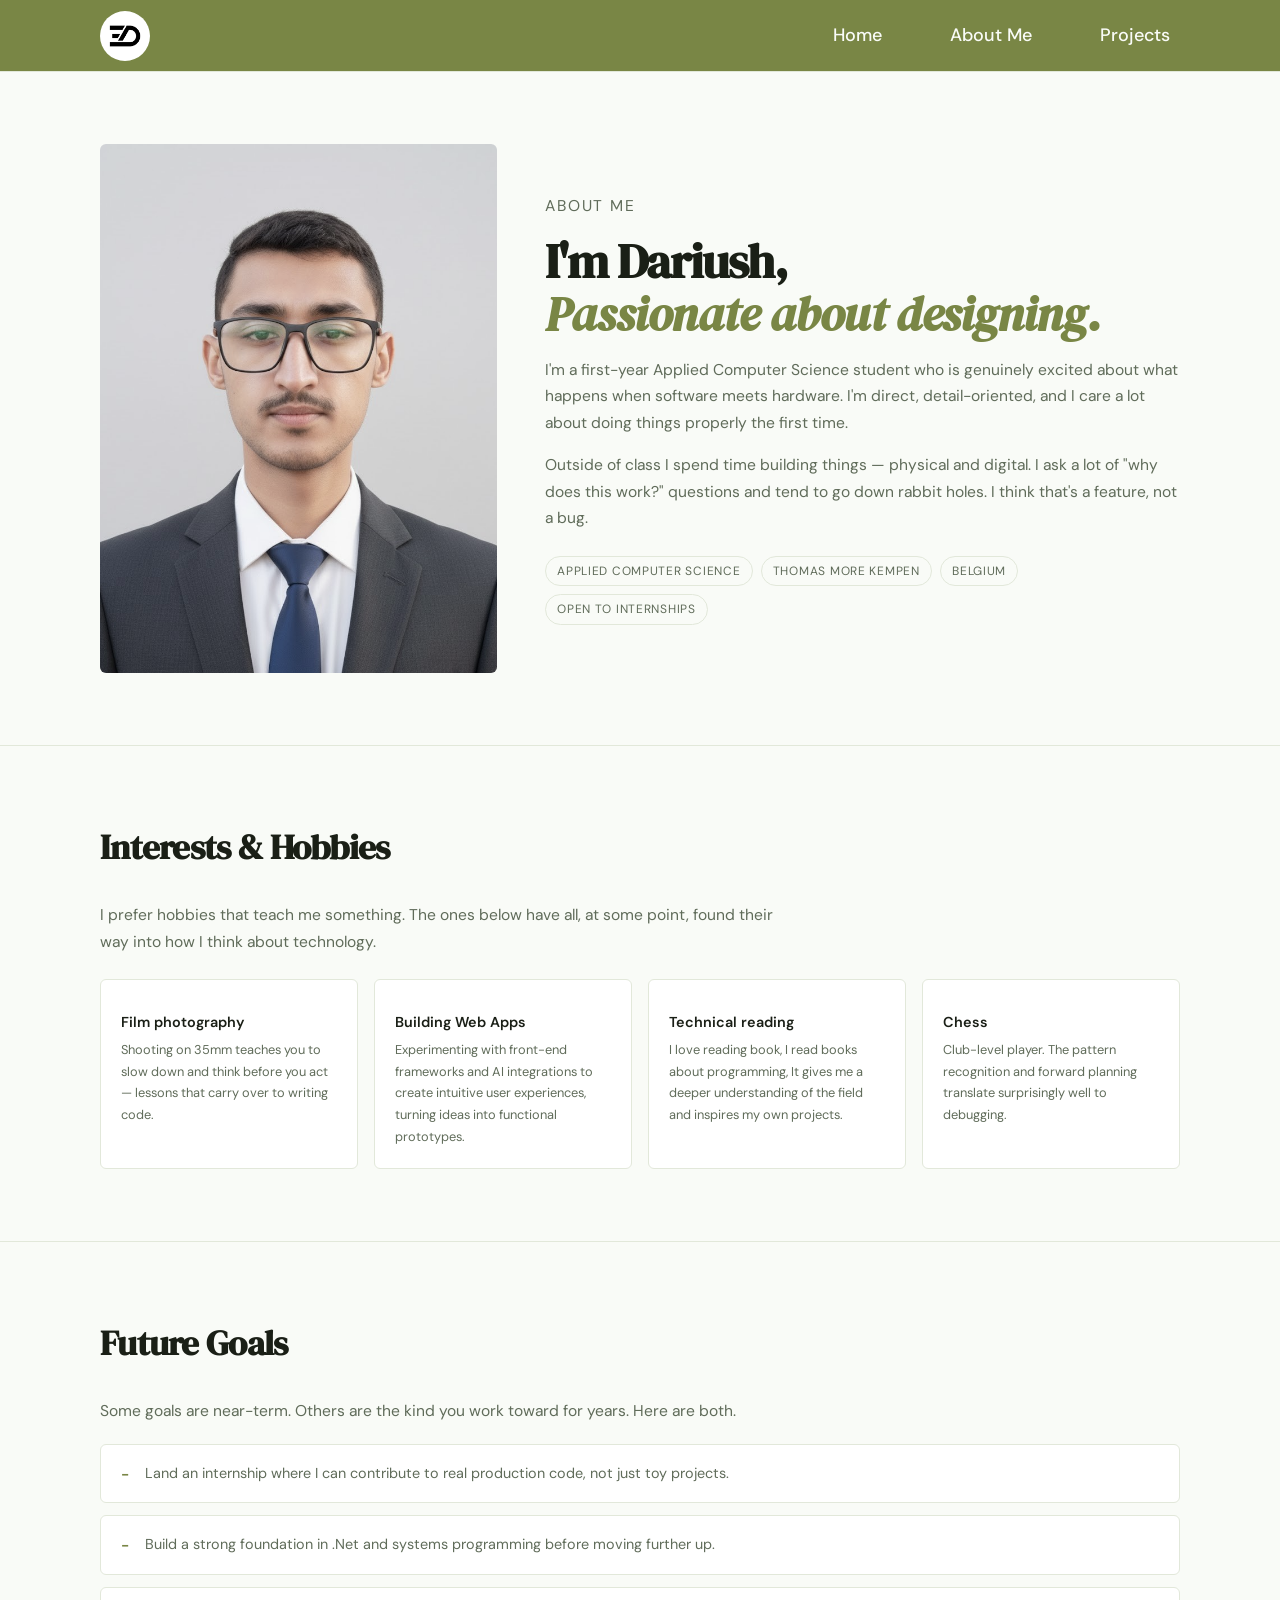
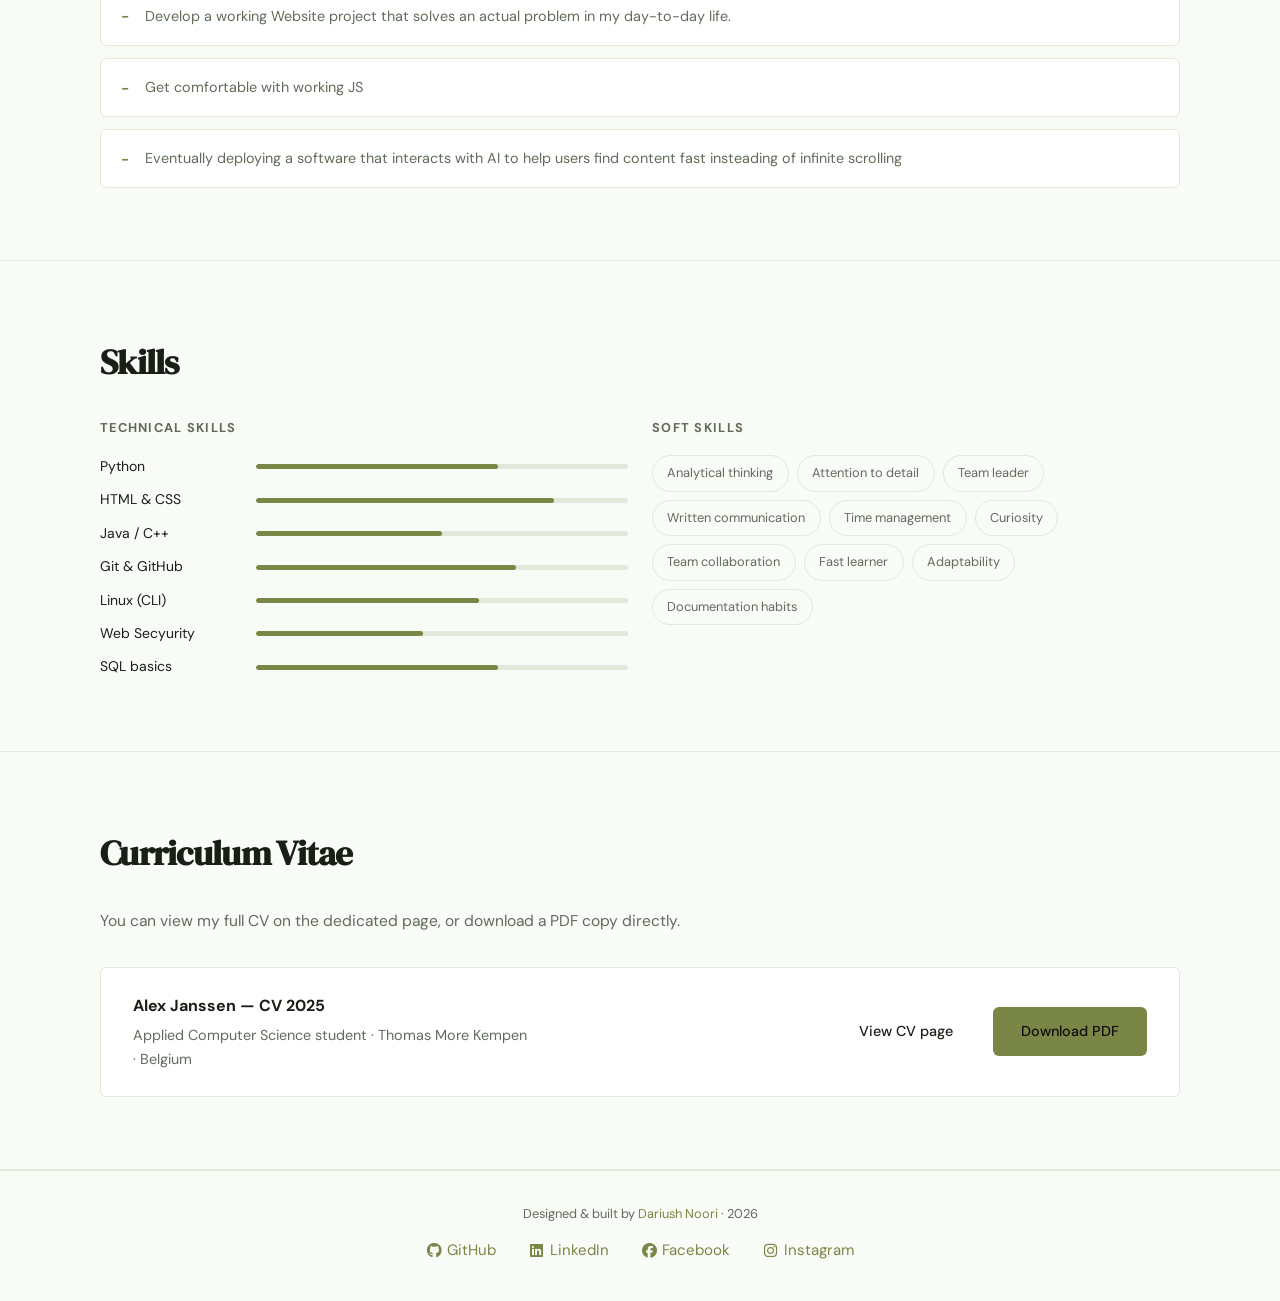
==== about.html @ df7a6cd2 "first version" ====
<!DOCTYPE html>
<html lang="en">
<head>
  <meta charset="UTF-8" />
  <meta name="viewport" content="width=device-width, initial-scale=1.0" />
  <title>About Me — Alex Janssen</title>
  <link rel="stylesheet" href="style.css" />
  <link rel="stylesheet" href="https://cdnjs.cloudflare.com/ajax/libs/font-awesome/6.5.1/css/all.min.css">

</head>
<body>

<nav>
  <div class="container">
    <div>
        <img class="nav-logo" src="Images/logo.avif" alt="">

    </div>
    

    <ul class="nav-links">
      <li><a href="welcome.html">Home</a></li>
      <li><a href="about.html">About Me</a></li>
      <li><a href="#">Projects</a></li>
    </ul>
  </div>
</nav>

<main class="page">

  <section class="about-hero">
    <div class="container">
      <div class="about-hero-grid">

        <div class="profile-frame">
          <img
            src="Images/cv image (1).jpg"
            alt="Photo of Alex Janssen"
          />
        </div>

        <div class="about-text">
          <p class="section-label">About me</p>
          <h1>I'm Dariush,<br /><em>Passionate about designing.</em></h1>

          <p>
            I'm a first-year Applied Computer Science student who is genuinely
            excited about what happens when software meets hardware. I'm direct,
            detail-oriented, and I care a lot about doing things properly the
            first time.
          </p>

          <p>
            Outside of class I spend time building things — physical and
            digital. I ask a lot of "why does this work?" questions and tend to
            go down rabbit holes. I think that's a feature, not a bug.
          </p>

          <div class="about-tags">
            <span class="tag">Applied Computer Science</span>
            <span class="tag">Thomas More Kempen</span>
            <span class="tag">Belgium</span>
            <span class="tag">Open to internships</span>
          </div>
        </div>

      </div>
    </div>
  </section>

  <!-- Hobbies & personality -->
  <section class="section">
    <div class="container">
      <h2>Interests &amp; Hobbies</h2>
      <p>
        I prefer hobbies that teach me something. The ones below have all, at
        some point, found their way into how I think about technology.
      </p>

      <div class="hobbies-grid">
        
        <article class="hobby-card">
          <div class="hobby-icon"></div>
          <h3>Film photography</h3>
          <p>
            Shooting on 35mm teaches you to slow down and think before you act —
            lessons that carry over to writing code.
          </p>
        </article>

        <article class="hobby-card">
          <div class="hobby-icon"></div>
          <h3>Building Web Apps</h3>
          <p>
            Experimenting with front-end frameworks and AI integrations to create intuitive user experiences, turning ideas into functional prototypes.
          </p>
        </article>

        <article class="hobby-card">
          <div class="hobby-icon"></div>
          <h3>Technical reading</h3>
          <p>
            I love reading book, I read books about programming, It gives me a deeper understanding of the field and inspires my own projects.
          </p>
        </article>

        <article class="hobby-card">
          <div class="hobby-icon"></div>
          <h3>Chess</h3>
          <p>
            Club-level player. The pattern recognition and forward planning
            translate surprisingly well to debugging.
          </p>
        </article>

      </div>
    </div>
  </section>

  <!-- Why this programme
  <section class="section">
    <div class="container">
      <p class="section-label">My path</p>
      <h2>Why Applied Computer Science?</h2>
      <p>
        I didn't stumble into this programme by accident. I made a deliberate
        choice based on where I see myself in ten years.
      </p>

      <div class="why-grid">

        <div class="why-block">
          <h3>Where it started</h3>
          <p>
            I started writing small scripts to automate repetitive tasks in
            secondary school. When something that took me an hour took the
            script five seconds, I was hooked. I wanted to understand the
            deeper mechanics, not just the surface level.
          </p>
        </div>

        <div class="why-block">
          <h3>Why not pure IT?</h3>
          <p>
            I chose Applied Computer Science over a pure IT track because I
            wanted programming depth alongside hardware knowledge. The idea of
            understanding a system from bare metal up to application layer
            genuinely excites me.
          </p>
        </div>

        <div class="why-block">
          <h3>What drives me</h3>
          <p>
            I'm drawn to problems that sit at the intersection of software and
            physical systems — IoT, embedded development, and systems
            programming. I want to build things that exist in the real world,
            not just in a browser tab.
          </p>
        </div>

        <div class="why-block">
          <h3>The long game</h3>
          <p>
            I'm thinking about specialising in embedded systems or network
            engineering. Both fields reward people who are patient, precise, and
            willing to read documentation carefully — which, fortunately, I am.
          </p>
        </div>

      </div>
    </div>
  </section> -->

  <!-- Goals -->
  <section class="section">
    <div class="container">
      <h2>Future Goals</h2>
      <p>
        Some goals are near-term. Others are the kind you work toward for
        years. Here are both.
      </p>

      <ul class="goals-list">
        <li>Land an internship where I can contribute to real production code, not just toy projects.</li>
        <li>Build a strong foundation in .Net and systems programming before moving further up.</li>
        <li>Develop a working Website project that solves an actual problem in my day-to-day life.</li>
        <li>Get comfortable with working JS</li>
        <li>Eventually deploying a software that interacts with AI to help users find content fast insteading of infinite scrolling</li>
      </ul>
    </div>
  </section>

  <!-- Skills -->
  <section class="section">
    <div class="container">
        <h2>Skills</h2>

        <div class="skills-wrapper">

        <!-- Technical -->
        <div class="skill-group">
          <h3>Technical skills</h3>
          <ul class="skill-list">

            <li class="skill-item">
              <span>Python</span>
              <div class="skill-bar"><div class="skill-fill" style="width:65%"></div></div>
            </li>

            <li class="skill-item">
              <span>HTML &amp; CSS</span>
              <div class="skill-bar"><div class="skill-fill" style="width:80%"></div></div>
            </li>

            <li class="skill-item">
              <span>Java / C++</span>
              <div class="skill-bar"><div class="skill-fill" style="width:50%"></div></div>
            </li>

            <li class="skill-item">
              <span>Git &amp; GitHub</span>
              <div class="skill-bar"><div class="skill-fill" style="width:70%"></div></div>
            </li>

            <li class="skill-item">
              <span>Linux (CLI)</span>
              <div class="skill-bar"><div class="skill-fill" style="width:60%"></div></div>
            </li>

            <li class="skill-item">
              <span> Web Secyurity</span>
              <div class="skill-bar"><div class="skill-fill" style="width:45%"></div></div>
            </li>

            <li class="skill-item">
              <span>SQL basics</span>
              <div class="skill-bar"><div class="skill-fill" style="width:65%"></div></div>
            </li>

          </ul>
        </div>

        <!-- Soft -->
        <div class="skill-group">
          <h3>Soft skills</h3>
          <div class="soft-chips">
            <span class="soft-chip">Analytical thinking</span>
            <span class="soft-chip">Attention to detail</span>
            <span class="soft-chip">Team leader</span>
            <span class="soft-chip">Written communication</span>
            <span class="soft-chip">Time management</span>
            <span class="soft-chip">Curiosity</span>
            <span class="soft-chip">Team collaboration</span>
            <span class="soft-chip">Fast learner</span>
            <span class="soft-chip">Adaptability</span>
            <span class="soft-chip">Documentation habits</span>
          </div>
        </div>

      </div>
    </div>
  </section>

  <section class="section" id="cv">
    <div class="container">
      <h2>Curriculum Vitae</h2>
      <p>
        You can view my full CV on the dedicated page, or download a PDF copy
        directly.
      </p>

      <div class="cv-banner">
        <div>
          <strong>Alex Janssen — CV 2025</strong>
          <p>Applied Computer Science student · Thomas More Kempen · Belgium</p>
        </div>
        <div style="display:flex;gap:.75rem;flex-wrap:wrap;">
          <a href="#" class="btn btn-ghost">View CV page</a>
          <a href="../Images/cv image (1).jpg" download class="btn btn-primary">Download PDF</a>
        </div>
      </div>
    </div>
  </section>

</main>

<footer>
  <p>
    Designed &amp; built by <a href="about.html">Dariush Noori</a> · 2026
  </p>
  <p class="footer-social">
    <a href="https://github.com/your-github-username" target="_blank" rel="noopener noreferrer">
      <i class="fab fa-github"></i> GitHub
    </a>
    <a href="https://www.linkedin.com/in/your-linkedin-id" target="_blank" rel="noopener noreferrer">
      <i class="fab fa-linkedin"></i> LinkedIn
    </a>
    <a href="https://www.facebook.com/your-facebook-username" target="_blank" rel="noopener noreferrer">
      <i class="fab fa-facebook"></i> Facebook
    </a>
    <a href="https://www.instagram.com/your-instagram-username" target="_blank" rel="noopener noreferrer">
      <i class="fab fa-instagram"></i> Instagram
    </a>
  </p>


  <script src="ja.js"></script>
</footer>
</body>
</html>
---- style.css ----
@import url('https://fonts.googleapis.com/css2?family=DM+Serif+Display:ital@0;1&family=DM+Sans:wght@300;400;500;600&display=swap');

:root {
  --bg:        #f9fbf7; 

  --secondary: #f9fbf7;
  --surface:   #ffffff; 
  --border:    #e2e8da; 
  
  --text:      #1a1f16; 
  --muted:     #606c5a; 
  
  --accent:    #798645; 
  --accent-dark: #2d4a22; 
  --accent2:   #e6d993; 

  --white:     #ffffff;

  --radius:    6px;
  --nav-h:     72px;

  --font-head: 'DM Serif Display', Georgia, serif;
  --font-body: 'DM Sans', system-ui, sans-serif;

  --max-w: 1080px;
  --gap:   clamp(1.5rem, 4vw, 3rem);
}

/* --- Reset --- */
*, *::before, *::after { 
    box-sizing: border-box;
    margin: 0;
    padding: 0; 
}

html { 
    scroll-behavior: smooth; 
}

body {
  background: var(--bg);
  color: var(--text);
  font-family: var(--font-body);
  font-size: 1rem;
  line-height: 1.7;
  -webkit-font-smoothing: antialiased;
}

img {
    display: block; 
    max-width: 100%;
}

a{ 
    color: inherit; 
    text-decoration: none; 
}

/* --- Utility --- */
.container {
  width: min(var(--max-w), 100% - 2rem);
  margin-inline: auto;
}

.tag {
  display: inline-block;
  padding: .25rem .7rem;
  border: 1px solid var(--border);
  border-radius: 999px;
  font-size: .75rem;
  letter-spacing: .06em;
  text-transform: uppercase;
  color: var(--muted);
}

nav {
  position: fixed;
  inset-block-start: 0;
  inset-inline: 0;
  height: var(--nav-h);
  background: var(--accent);
  backdrop-filter: blur(12px);
  border-bottom: 1px solid var(--border);
  z-index: 100;
}

nav .container {
  height: 100%;
  display: flex;
  align-items: center;
  justify-content: space-between;
}

.nav-logo {
    /* font-family: var(--font-head);
    font-size: 1.25rem;
    letter-spacing: -.02em; */
    width: 50px;
    height: 50px;
    border-radius: 50%;
    object-fit: cover;
}

.nav-logo span { 
    color: var(--accent);
 }

.nav-links {
  list-style: none;
  display: flex;
  gap: 3rem;
}

.nav-links a {
  font-size: 18px;
  font-weight: 500;
  color: var(--secondary);
  transition: color .2s;
  position: relative;
  border-radius: 25px;
  padding: 10px;

}

.nav-links a:hover, .nav-links a.active { 
    color: var(--muted);
    background: var(--secondary);
}

.nav-links a:hover::after, .nav-links a.active::after { 
    transform: scaleX(1);
 }

/* Mobile nav toggle (checkbox trick) */
.nav-toggle { display: none; }

.nav-icon {
  display: none;
  flex-direction: column;
  gap: 5px;
  cursor: pointer;
  padding: 4px;
}


/* 
   PAGE WRAPPER
 */
.page { 
    padding-top: var(--nav-h);
 }

/* 
   HOME — HERO
 */
.hero {
  min-height: calc(100svh - var(--nav-h));
  display: grid;
  place-items: center;
  padding-block: var(--gap);
  position: relative;
  overflow: hidden;
}

/* subtle grid texture */
.hero::before {
  content: '';
  position: absolute;
  inset: 0;
  background-image:
    linear-gradient(var(--border) 1px, transparent 1px),
    linear-gradient(90deg, var(--border) 1px, transparent 1px);
  background-size: 48px 48px;
  opacity: .35;
  pointer-events: none;
}

.hero::after {
  content: '';
  position: absolute;
  inset: 0;
  background: radial-gradient(ellipse 70% 60% at 50% 50%, transparent 40%, var(--bg) 100%);
  pointer-events: none;
}

.hero-inner {
  position: relative;
  z-index: 1;
  text-align: center;
  max-width: 760px;
}

.hero-eyebrow {
  display: inline-flex;
  align-items: center;
  gap: .5rem;
  font-size: 20px;
  letter-spacing: .1em;
  text-transform: uppercase;
  color: var(--accent);
  margin-bottom: 1.5rem;
}

.hero-eyebrow::before,
.hero-eyebrow::after {
  content: '';
  display: block;
  width: 28px;
  height: 1px;
  background: var(--accent);
}

.hero h1 {
  font-family: var(--font-head);
  font-size: clamp(2.8rem, 7vw, 5.5rem);
  line-height: 1.05;
  letter-spacing: -.03em;
  margin-bottom: 1.5rem;
}

.hero h1 em {
  color: var(--accent);
  font-style: italic;
}

.hero-desc {
  font-size: clamp(1rem, 2vw, 1.15rem);
  color: var(--muted);
  max-width: 560px;
  margin-inline: auto;
  margin-bottom: 2.5rem;
}

.hero-cta {
  display: inline-flex;
  gap: 1rem;
  flex-wrap: wrap;
  justify-content: center;
}

.btn {
  padding: .75rem 1.75rem;
  border-radius: var(--radius);
  font-family: var(--font-body);
  font-size: .9rem;
  font-weight: 500;
  cursor: pointer;
  border: none;
  transition: all .2s;
}

.btn-primary {
  background: var(--accent);
  color: #0e0e0e;
}

.btn-primary:hover {
  background: var(--accent2);
  transform: translateY(-2px);
}

/* .btn-ghost {
  background: transparent;
  color: var(--text);
  border: 1px solid var(--border);
}

.btn-ghost:hover {
  border-color: var(--accent);
  color: var(--accent);
  transform: translateY(-2px);
} */

/* --- intro strip --- */
.intro {
  padding-block: var(--gap);
  border-top: 1px solid var(--border);

}

.intro h2 {
    font-family: var(--font-head);
    font-size: 2rem;
    letter-spacing: .12em;
    text-transform: uppercase;
    color: var(--accent);
    margin-bottom: 1.5rem;
    text-align: center;
}

.intro-text {
    display: flex;
    flex-direction: row;
    align-items: center;
    justify-content: center;
    gap: 1rem;
    margin-bottom: 10px;
}

.intro-grid {
  display: grid;
  grid-template-columns: repeat(auto-fit, minmax(440px, 1fr));
  gap: 15px;
  padding: 10px;
  background: var(--background);
  border-radius: var(--radius);
  overflow: hidden;
}

.intro-text::before,
.intro-text::after {
  content: '';
  display: block;
  width: 48px;
  height: 2px;
  background: var(--accent);
}   

.intro-card {
  background: var(--surface);
  padding: 1.75rem;
  border: 1px solid var(--border);
  transition: all .2s ease;
}

.intro-card:hover { 
    border-color: var(--accent);
    transform: translateY(-3px);
 }

.intro-lst {
 
  position: relative;
  top: 10px;
  display: flex;
  flex-direction: row;
  justify-content: space-between;
  width: 100%;
}

.intro-card-num {
  font-family: var(--font-head);
  font-size: 2.25rem;
  color: var(--accent);
  
}

.intro-card h3 {
  font-size: .95rem;
  font-weight: 600;
}

.intro-card p {
  font-size: .85rem;
  color: var(--muted);
}

.intro-btn {
    width: auto;
    font-size: 16px;
    color: var(--text-color);
    border: none;
    background-color: var(--primary-color);
    cursor: pointer;
    transition: all 0.4s ease-in-out;
   

    &:hover{
        color: #2d4a22;
        border-bottom: 1px solid #2d4a22;
     }
}   

/* 
   ABOUT PAGE
 */
.about-hero {
  padding-block: calc(var(--gap) * 1.5);
  border-bottom: 1px solid var(--border);
}

.about-hero-grid {
  display: grid;
  grid-template-columns: 1fr 1.6fr;
  gap: var(--gap);
  align-items: center;
}

.profile-frame {
  position: relative;
}

.profile-frame img {
  width: 100%;
  aspect-ratio: 3/4;
  object-fit: cover;
  border-radius: var(--radius);
  filter: grayscale(25%);
}

.about-text h1 {
  font-family: var(--font-head);
  font-size: clamp(2rem, 4vw, 3rem);
  line-height: 1.1;
  letter-spacing: -.02em;
  margin-bottom: 1rem;
}

.about-text h1 em { 
    color: var(--accent);
    font-style: italic;
}

.about-text p {
  color: var(--muted);
  margin-bottom: 1rem;
  font-size: .975rem;
}

.about-tags {
  display: flex;
  flex-wrap: wrap;
  gap: .5rem;
  margin-top: 1.5rem;
}

/* --- Section standard --- */
.section {
  padding-block: calc(var(--gap) * 1.5);
  border-bottom: 1px solid var(--border);
}

.section-label {
  font-size: .75rem;
  letter-spacing: .12em;
  text-transform: uppercase;
  color: var(--accent);
  margin-bottom: .75rem;
}

.section h2 {
  font-family: var(--font-head);
  font-size: clamp(1.5rem, 3vw, 2.2rem);
  letter-spacing: -.02em;
  margin-bottom: 1.5rem;
}

.section p {
  color: var(--muted);
  font-size: .975rem;
  max-width: 680px;
}

/* --- Hobbies grid --- */
.hobbies-grid {
  display: grid;
  grid-template-columns: repeat(auto-fill, minmax(250px, 1fr));
  gap: 1rem;
  margin-top: 1.5rem;
}

.hobby-card {
  background: var(--surface);
  border: 1px solid var(--border);
  border-radius: var(--radius);
  padding: 1.25rem;
  transition: border-color .2s, transform .2s;
}

.hobby-card:hover {
  border-color: var(--accent);
  transform: translateY(-3px);
}

.hobby-icon {
  font-size: 1.5rem;
  margin-bottom: .6rem;
  line-height: 1;
}

.hobby-card h3 {
  font-size: .9rem;
  font-weight: 600;
  margin-bottom: .3rem;
}

.hobby-card p {
  font-size: .8rem;
  color: var(--muted);
}

/* --- Why I chose --- */
.why-grid {
  display: grid;
  grid-template-columns: 1fr 1fr;
  gap: 1rem;
  margin-top: 1.5rem;
}

.why-block {
  background: var(--surface);
  border: 1px solid var(--border);
  border-radius: var(--radius);
  padding: 1.5rem;
}

.why-block h3 {
  font-size: .95rem;
  font-weight: 600;
  color: var(--accent);
  margin-bottom: .6rem;
}

.why-block p {
  font-size: .875rem;
}

/* --- Goals --- */
.goals-list {
  list-style: none;
  display: flex;
  flex-direction: column;
  gap: .75rem;
  margin-top: 1.25rem;
}

.goals-list li {
  display: flex;
  align-items: flex-start;
  gap: 1rem;
  background: var(--surface);
  border: 1px solid var(--border);
  border-radius: var(--radius);
  padding: 1rem 1.25rem;
  font-size: .9rem;
  color: var(--muted);
}

.goals-list li::before {
  content: '-';
  color: var(--accent);
  flex-shrink: 0;
  font-weight: 700;
  margin-top: .05rem;
}

/* --- Skills --- */
.skills-wrapper {
  display: grid;
  grid-template-columns: 1fr 1fr;
  gap: 1.5rem;
  margin-top: 1.5rem;
}

.skill-group h3 {
  font-size: .8rem;
  letter-spacing: .1em;
  text-transform: uppercase;
  color: var(--muted);
  margin-bottom: 1rem;
}

.skill-list {
  list-style: none;
  display: flex;
  flex-direction: column;
  gap: .6rem;
}

.skill-item {
  display: grid;
  grid-template-columns: 140px 1fr;
  align-items: center;
  gap: 1rem;
  font-size: .875rem;
}

.skill-item span { color: var(--text); }

.skill-bar {
  background: var(--border);
  border-radius: 999px;
  height: 5px;
  overflow: hidden;
}

.skill-fill {
  height: 100%;
  background: var(--accent);
  border-radius: 999px;
  transition: width .6s ease;
}

.soft-chips {
  display: flex;
  flex-wrap: wrap;
  gap: .5rem;
  margin-top: .25rem;
}

.soft-chip {
  padding: .4rem .9rem;
  border: 1px solid var(--border);
  border-radius: 999px;
  font-size: .8rem;
  color: var(--muted);
  transition: border-color .2s, color .2s;
}

.soft-chip:hover {
  border-color: var(--accent);
  color: var(--accent);
}

/* --- CV download banner --- */
.cv-banner {
  display: flex;
  align-items: center;
  justify-content: space-between;
  flex-wrap: wrap;
  gap: 1rem;
  background: var(--surface);
  border: 1px solid var(--border);
  border-radius: var(--radius);
  padding: 1.5rem 2rem;
  margin-top: 2rem;
}

.cv-banner p {
  font-size: .9rem;
  color: var(--muted);
  max-width: 400px;
}

.cv-banner strong { color: var(--text); display: block; margin-bottom: .25rem; font-size: 1rem; }

/* 
   CV PAGE
 */
.cv-page {
  padding-block: var(--gap);
}

.cv-header {
  display: flex;
  justify-content: space-between;
  align-items: flex-end;
  flex-wrap: wrap;
  gap: 1rem;
  padding-bottom: var(--gap);
  border-bottom: 1px solid var(--border);
  margin-bottom: var(--gap);
}

.cv-header h1 {
  font-family: var(--font-head);
  font-size: clamp(2rem, 4vw, 2.75rem);
  letter-spacing: -.02em;
}

.cv-header p { color: var(--muted); font-size: .9rem; }

.cv-grid {
  display: grid;
  grid-template-columns: 260px 1fr;
  gap: calc(var(--gap) * 1.5);
  align-items: start;
}

.cv-sidebar h2,
.cv-main h2 {
  font-size: .7rem;
  letter-spacing: .12em;
  text-transform: uppercase;
  color: var(--accent);
  margin-bottom: .75rem;
  margin-top: 2rem;
}

.cv-sidebar h2:first-child,
.cv-main h2:first-child { margin-top: 0; }

.cv-contact-list {
  list-style: none;
  display: flex;
  flex-direction: column;
  gap: .4rem;
  font-size: .85rem;
  color: var(--muted);
}

.cv-contact-list a { color: var(--muted); transition: color .2s; }
.cv-contact-list a:hover { color: var(--accent); }

.cv-skill-tags {
  display: flex;
  flex-wrap: wrap;
  gap: .4rem;
}

.cv-skill-tag {
  padding: .25rem .65rem;
  background: var(--surface);
  border: 1px solid var(--border);
  border-radius: var(--radius);
  font-size: .78rem;
  color: var(--muted);
}

.cv-entry {
  padding-bottom: 1.25rem;
  margin-bottom: 1.25rem;
  border-bottom: 1px solid var(--border);
}

.cv-entry:last-child { border-bottom: none; margin-bottom: 0; padding-bottom: 0; }

.cv-entry-header {
  display: flex;
  justify-content: space-between;
  align-items: baseline;
  flex-wrap: wrap;
  gap: .25rem;
  margin-bottom: .3rem;
}

.cv-entry-header h3 { font-size: .95rem; font-weight: 600; }
.cv-entry-header time { font-size: .8rem; color: var(--muted); }

.cv-entry p { font-size: .875rem; color: var(--muted); }
.cv-entry .cv-org { font-size: .85rem; color: var(--accent); margin-bottom: .4rem; }

/* FOOTER */

footer {
  padding-block: 2rem;
  text-align: center;
  font-size: .8rem;
  color: var(--muted);
  border-top: 1px solid var(--border);
  display: flex;
  flex-direction: column;
  justify-content: space-between;
  gap: .5rem;
}

footer a {
  color: var(--accent);
  text-decoration: none;
  transition: color .2s, transform .2s;
}

footer a:hover {
  color: var(--accent-dark);
  transform: translateY(-1px);
}

.footer-social {
  display: flex;
  flex-wrap: wrap;
  gap: .75rem;
  justify-content: center;
  align-items: center;
  font-size: 15px;
}

.footer-social a {
  display: inline-flex;
  align-items: center;
  gap: .3rem;  
  padding: .35rem .65rem;
  background: var(--background);
}

.footer-social a i {
  width: 16px;
  text-align: center;
}

/* ================================
   RESPONSIVE
================================ */
@media (max-width: 768px) {
  .nav-links {
    position: fixed;
    inset-block: var(--nav-h) 0;
    inset-inline: 0;
    background: var(--bg);
    flex-direction: column;
    justify-content: center;
    align-items: center;
    gap: 2.5rem;
    font-size: 1.25rem;
    transform: translateX(100%);
    transition: transform .3s ease;
  }

  .nav-toggle:checked ~ .nav-links { transform: translateX(0); }
  .nav-icon { display: flex; }

  .about-hero-grid { grid-template-columns: 1fr; }
  .profile-frame { max-width: 280px; }

  .why-grid    { grid-template-columns: 1fr; }
  .skills-wrapper { grid-template-columns: 1fr; }
  .cv-grid     { grid-template-columns: 1fr; }

  .skill-item { grid-template-columns: 1fr; gap: .35rem; }
}

@media (max-width: 480px) {
  .cv-header { flex-direction: column; align-items: flex-start; }
  .cv-banner { flex-direction: column; align-items: flex-start; }
}
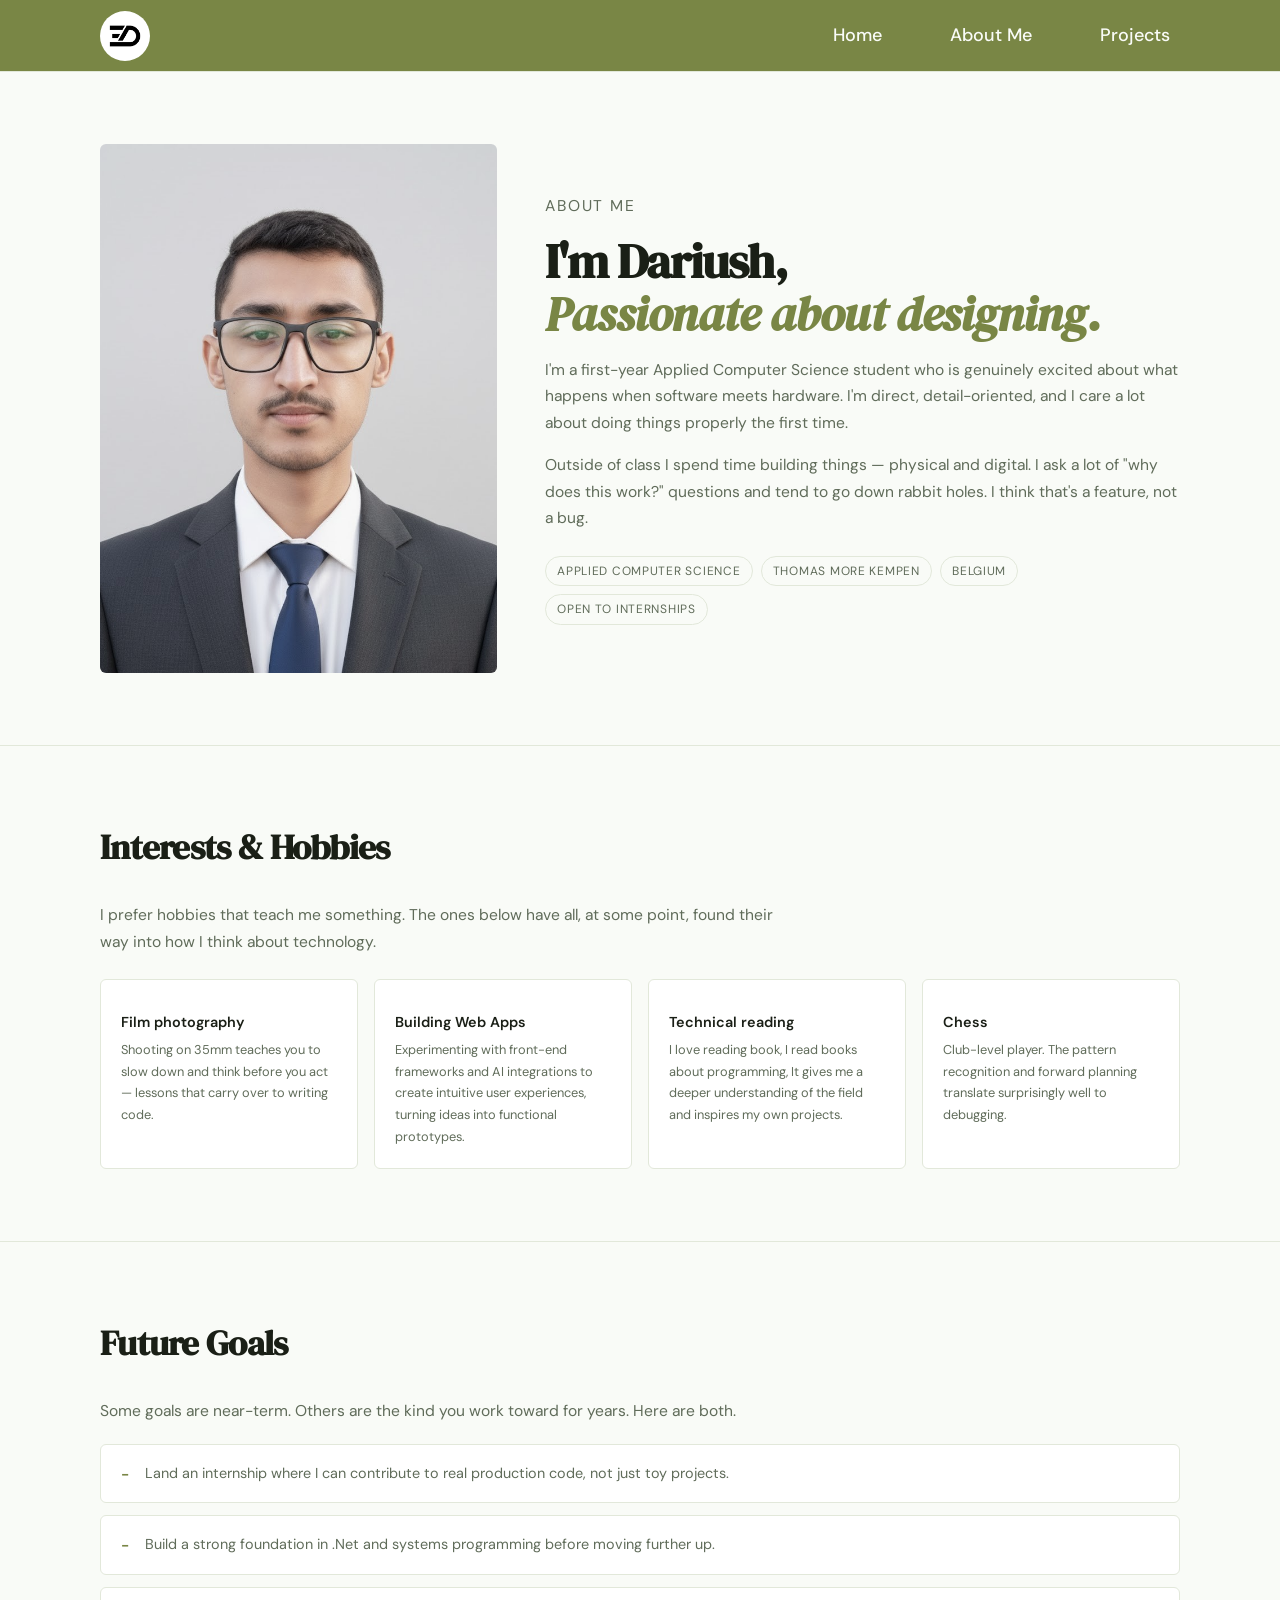
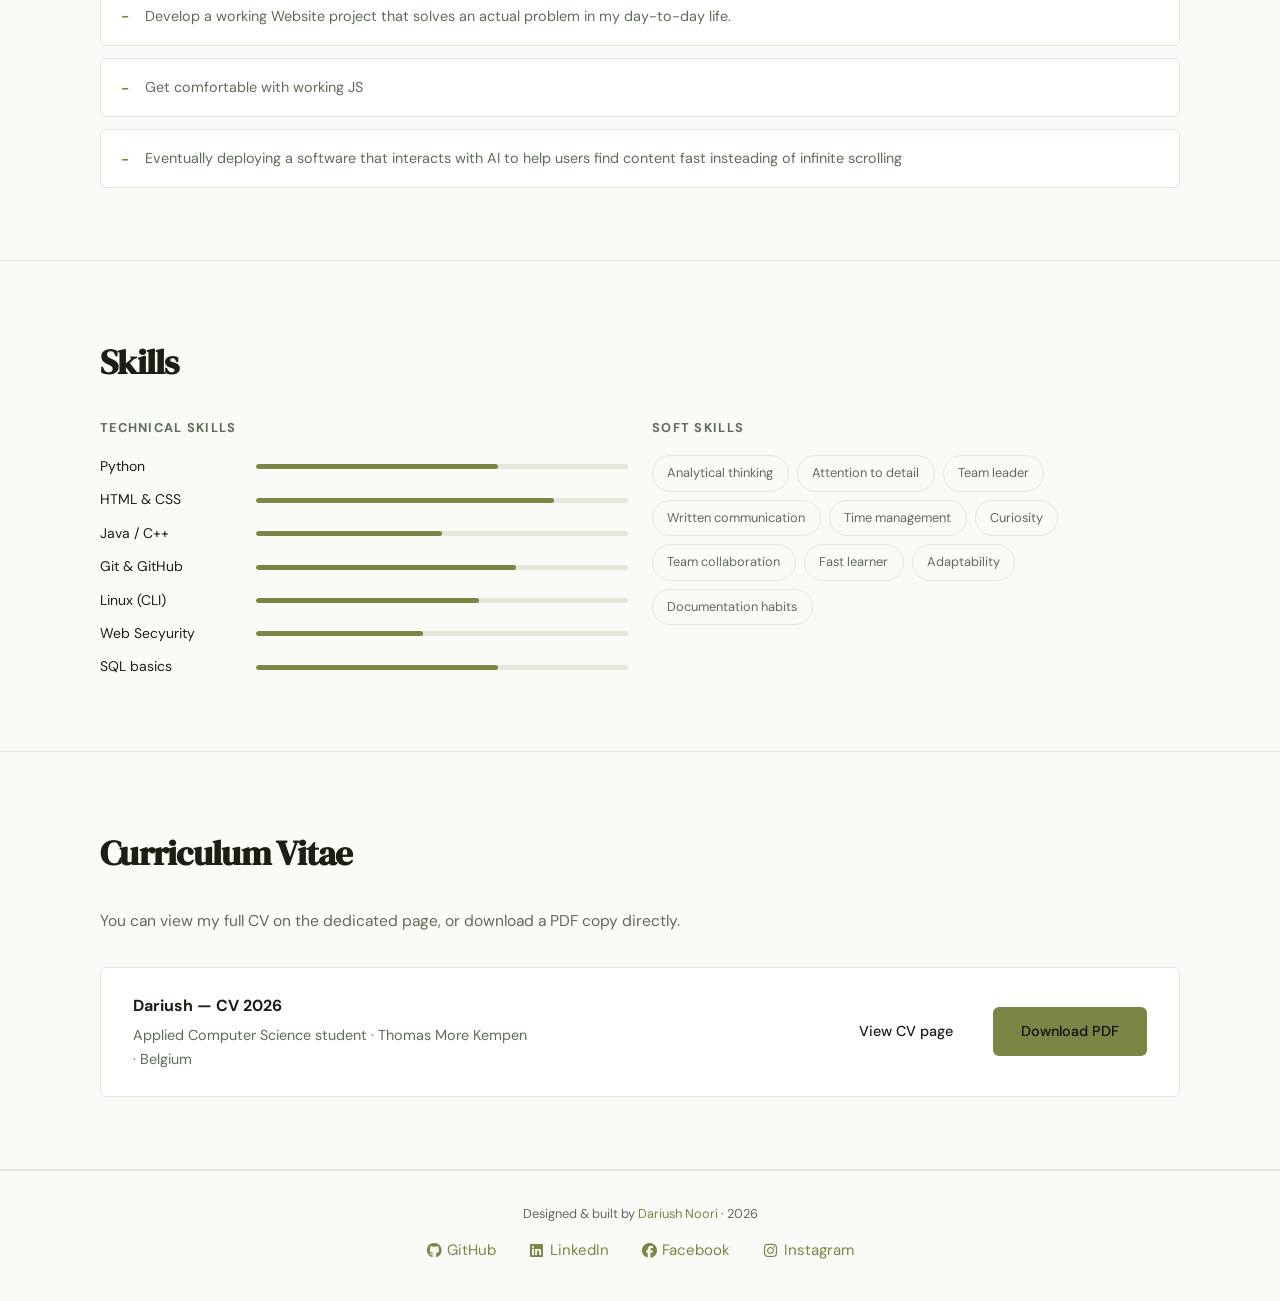
==== commit c4153551: "added new things Co-authored-by: Copilot <copilot@github.com>" ====
--- a/about.html
+++ b/about.html
@@ -4,7 +4,7 @@
   <meta charset="UTF-8" />
   <meta name="viewport" content="width=device-width, initial-scale=1.0" />
   <title>About Me — Alex Janssen</title>
-  <link rel="stylesheet" href="style.css" />
+  <link rel="stylesheet" href="Styles/main.css" />
   <link rel="stylesheet" href="https://cdnjs.cloudflare.com/ajax/libs/font-awesome/6.5.1/css/all.min.css">
 
 </head>
@@ -19,9 +19,9 @@
     
 
     <ul class="nav-links">
-      <li><a href="welcome.html">Home</a></li>
+      <li><a href="index.html">Home</a></li>
       <li><a href="about.html">About Me</a></li>
-      <li><a href="#">Projects</a></li>
+      <li><a href="projects.html">Projects</a></li>
     </ul>
   </div>
 </nav>
@@ -117,62 +117,6 @@
     </div>
   </section>
 
-  <!-- Why this programme
-  <section class="section">
-    <div class="container">
-      <p class="section-label">My path</p>
-      <h2>Why Applied Computer Science?</h2>
-      <p>
-        I didn't stumble into this programme by accident. I made a deliberate
-        choice based on where I see myself in ten years.
-      </p>
-
-      <div class="why-grid">
-
-        <div class="why-block">
-          <h3>Where it started</h3>
-          <p>
-            I started writing small scripts to automate repetitive tasks in
-            secondary school. When something that took me an hour took the
-            script five seconds, I was hooked. I wanted to understand the
-            deeper mechanics, not just the surface level.
-          </p>
-        </div>
-
-        <div class="why-block">
-          <h3>Why not pure IT?</h3>
-          <p>
-            I chose Applied Computer Science over a pure IT track because I
-            wanted programming depth alongside hardware knowledge. The idea of
-            understanding a system from bare metal up to application layer
-            genuinely excites me.
-          </p>
-        </div>
-
-        <div class="why-block">
-          <h3>What drives me</h3>
-          <p>
-            I'm drawn to problems that sit at the intersection of software and
-            physical systems — IoT, embedded development, and systems
-            programming. I want to build things that exist in the real world,
-            not just in a browser tab.
-          </p>
-        </div>
-
-        <div class="why-block">
-          <h3>The long game</h3>
-          <p>
-            I'm thinking about specialising in embedded systems or network
-            engineering. Both fields reward people who are patient, precise, and
-            willing to read documentation carefully — which, fortunately, I am.
-          </p>
-        </div>
-
-      </div>
-    </div>
-  </section> -->
-
-  <!-- Goals -->
   <section class="section">
     <div class="container">
       <h2>Future Goals</h2>
@@ -272,12 +216,12 @@
 
       <div class="cv-banner">
         <div>
-          <strong>Alex Janssen — CV 2025</strong>
+          <strong>Dariush — CV 2026</strong>
           <p>Applied Computer Science student · Thomas More Kempen · Belgium</p>
         </div>
         <div style="display:flex;gap:.75rem;flex-wrap:wrap;">
           <a href="#" class="btn btn-ghost">View CV page</a>
-          <a href="../Images/cv image (1).jpg" download class="btn btn-primary">Download PDF</a>
+          <a href="Images/cv.pdf" download class="btn btn-primary">Download PDF</a>
         </div>
       </div>
     </div>
--- a/Styles/main.css
+++ b/Styles/main.css
@@ -0,0 +1,4 @@
+@import url('global.css');
+@import url('https://fonts.googleapis.com/css2?family=DM+Serif+Display:ital@0;1&family=DM+Sans:wght@300;400;500;600&display=swap');
+@import url('style.css');
+    
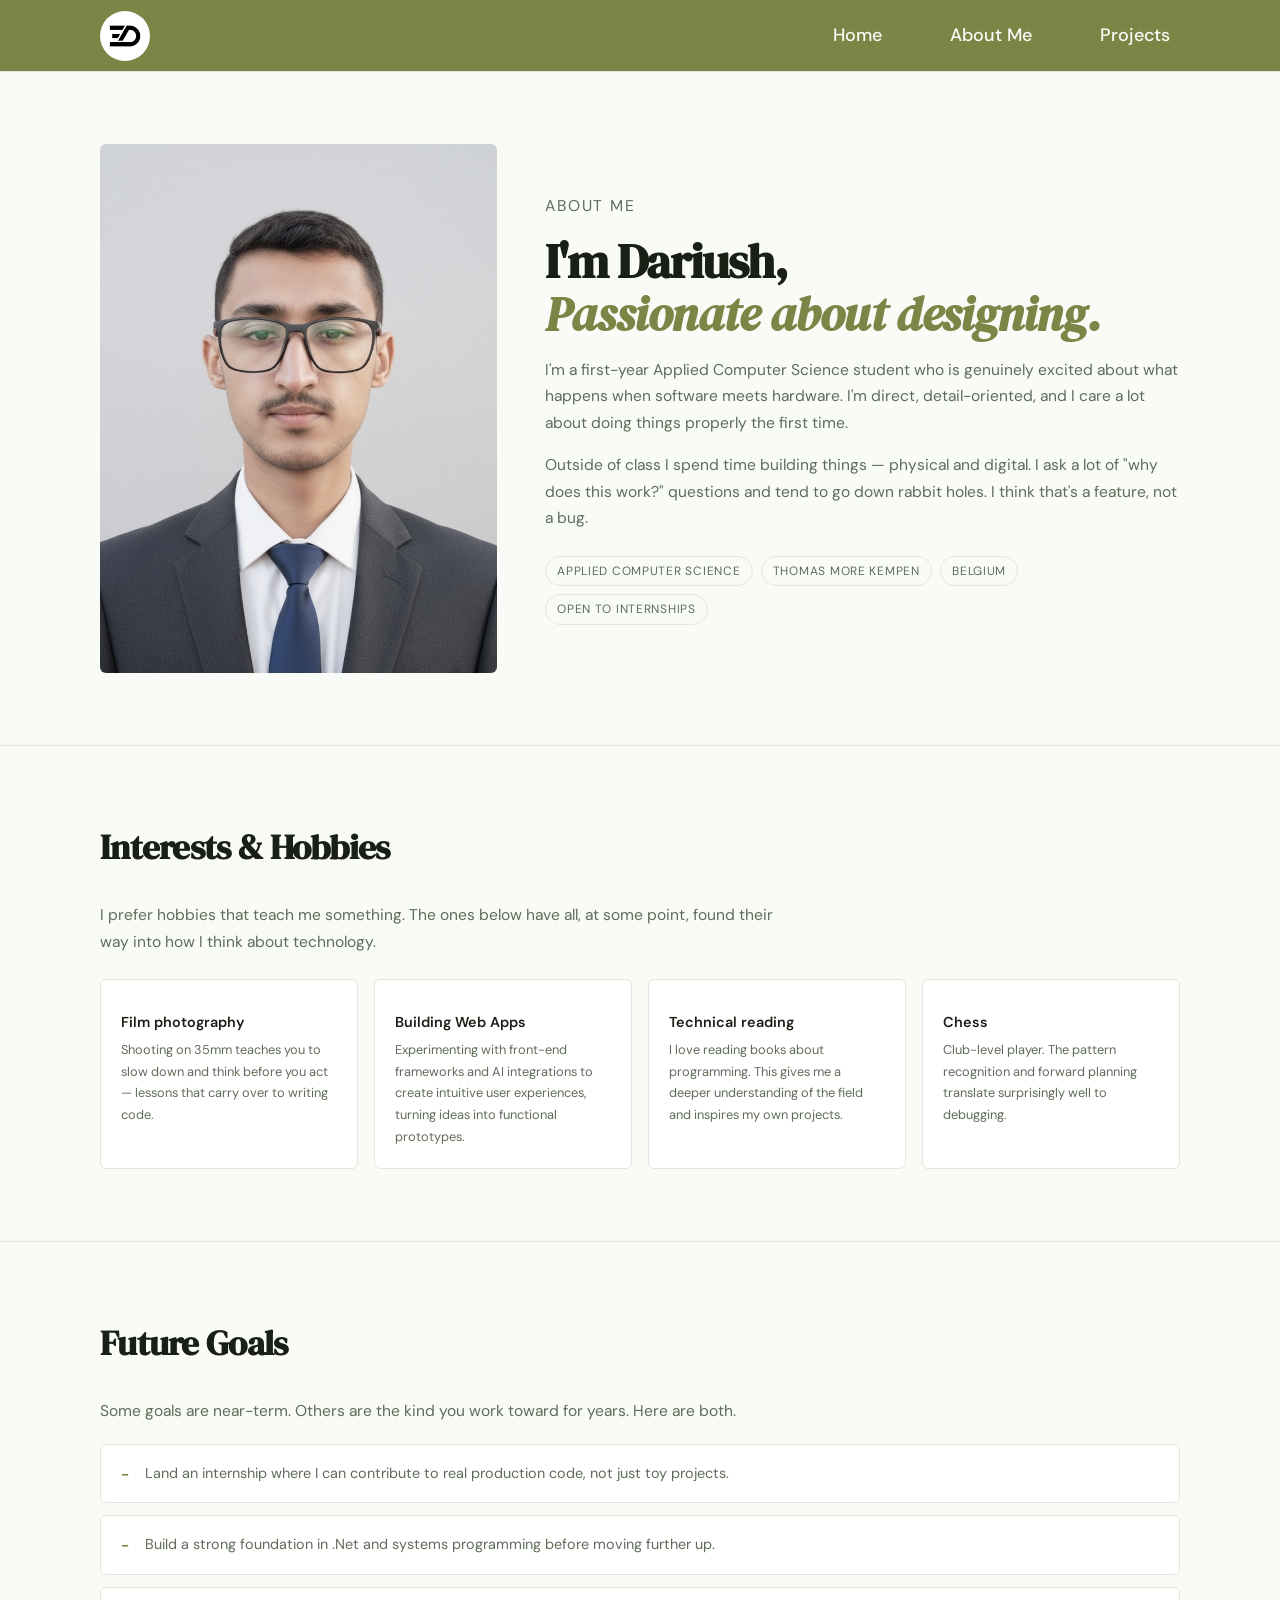
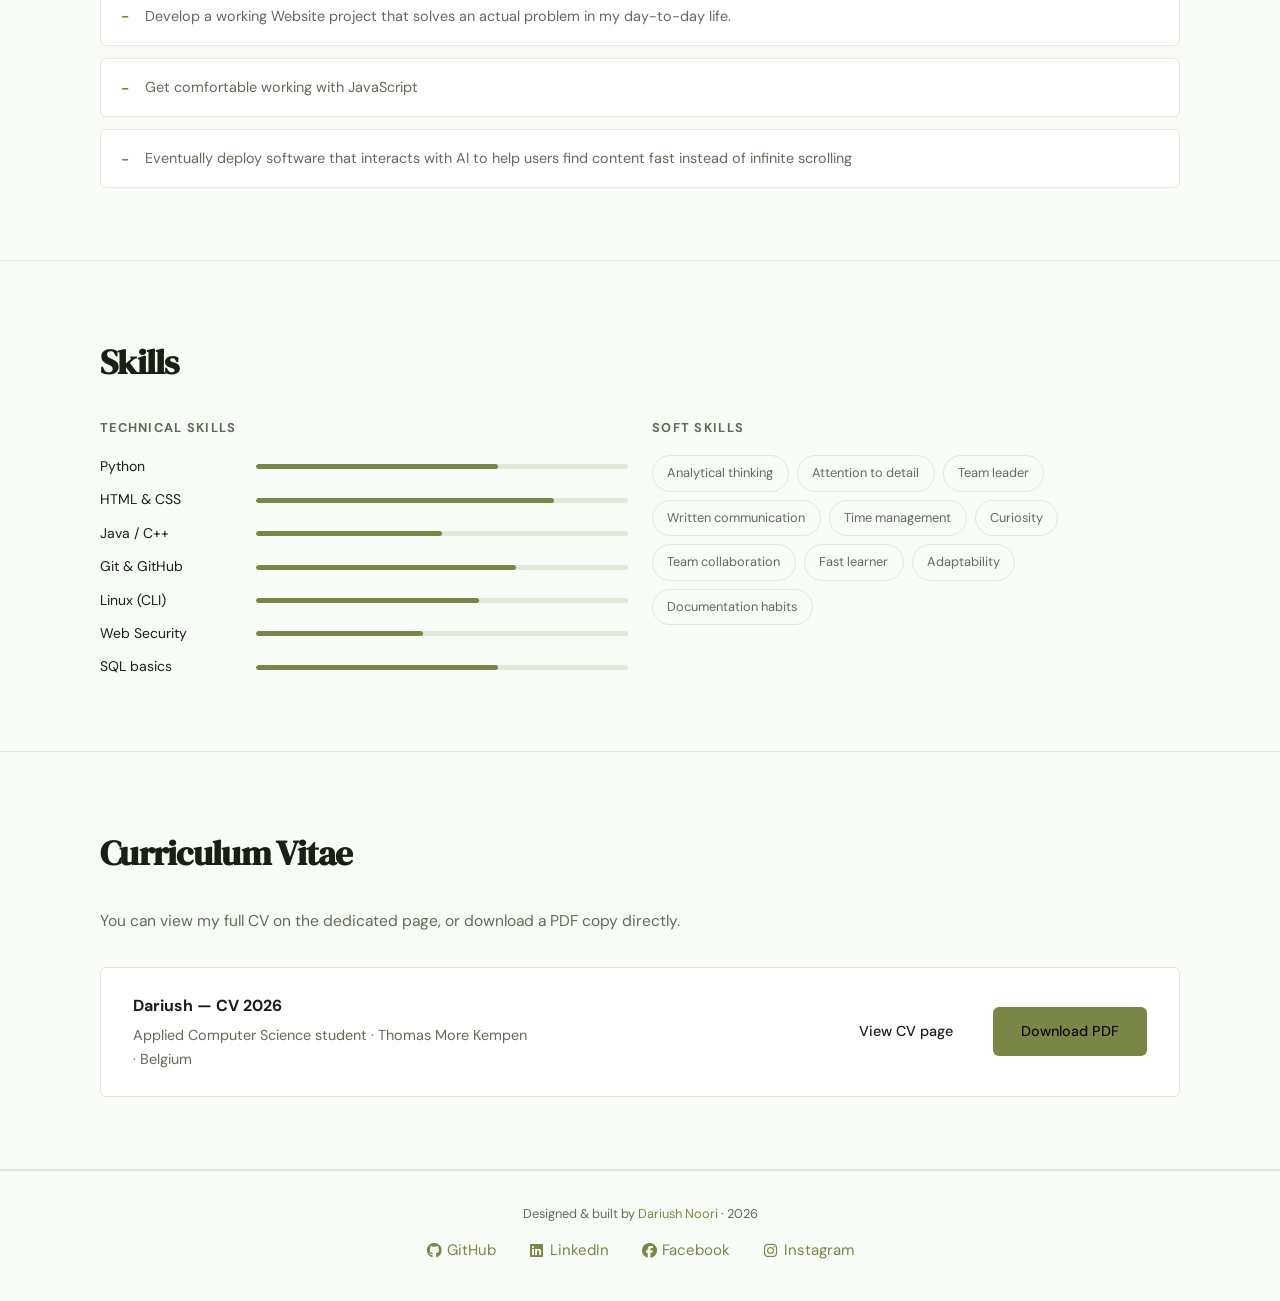
==== commit 21a81b72: "added-project" ====
--- a/about.html
+++ b/about.html
@@ -3,7 +3,8 @@
 <head>
   <meta charset="UTF-8" />
   <meta name="viewport" content="width=device-width, initial-scale=1.0" />
-  <title>About Me — Alex Janssen</title>
+  <title>About Me — Dariush Noori</title>
+  <link rel="icon" type="image/avif" href="Images/logo.avif" />
   <link rel="stylesheet" href="Styles/main.css" />
   <link rel="stylesheet" href="https://cdnjs.cloudflare.com/ajax/libs/font-awesome/6.5.1/css/all.min.css">
 
@@ -35,7 +36,7 @@
         <div class="profile-frame">
           <img
             src="Images/cv image (1).jpg"
-            alt="Photo of Alex Janssen"
+            alt="Photo of Dariush Noori"
           />
         </div>
 
@@ -100,7 +101,7 @@
           <div class="hobby-icon"></div>
           <h3>Technical reading</h3>
           <p>
-            I love reading book, I read books about programming, It gives me a deeper understanding of the field and inspires my own projects.
+            I love reading books about programming. This gives me a deeper understanding of the field and inspires my own projects.
           </p>
         </article>
 
@@ -129,8 +130,8 @@
         <li>Land an internship where I can contribute to real production code, not just toy projects.</li>
         <li>Build a strong foundation in .Net and systems programming before moving further up.</li>
         <li>Develop a working Website project that solves an actual problem in my day-to-day life.</li>
-        <li>Get comfortable with working JS</li>
-        <li>Eventually deploying a software that interacts with AI to help users find content fast insteading of infinite scrolling</li>
+        <li>Get comfortable working with JavaScript</li>
+        <li>Eventually deploy software that interacts with AI to help users find content fast instead of infinite scrolling</li>
       </ul>
     </div>
   </section>
@@ -173,7 +174,7 @@
             </li>
 
             <li class="skill-item">
-              <span> Web Secyurity</span>
+              <span>Web Security</span>
               <div class="skill-bar"><div class="skill-fill" style="width:45%"></div></div>
             </li>
 
@@ -220,7 +221,7 @@
           <p>Applied Computer Science student · Thomas More Kempen · Belgium</p>
         </div>
         <div style="display:flex;gap:.75rem;flex-wrap:wrap;">
-          <a href="#" class="btn btn-ghost">View CV page</a>
+          <a href="#" class="btn btn-ghost" onclick="openCVModal(); return false;">View CV page</a>
           <a href="Images/cv.pdf" download class="btn btn-primary">Download PDF</a>
         </div>
       </div>
@@ -234,22 +235,60 @@
     Designed &amp; built by <a href="about.html">Dariush Noori</a> · 2026
   </p>
   <p class="footer-social">
-    <a href="https://github.com/your-github-username" target="_blank" rel="noopener noreferrer">
+    <a href="https://github.com/DariushNoori-UN" target="_blank" rel="noopener noreferrer">
       <i class="fab fa-github"></i> GitHub
     </a>
-    <a href="https://www.linkedin.com/in/your-linkedin-id" target="_blank" rel="noopener noreferrer">
+    <a href="https://www.linkedin.com/in/dariush-noori" target="_blank" rel="noopener noreferrer">
       <i class="fab fa-linkedin"></i> LinkedIn
     </a>
-    <a href="https://www.facebook.com/your-facebook-username" target="_blank" rel="noopener noreferrer">
+    <a href="https://www.facebook.com" target="_blank" rel="noopener noreferrer">
       <i class="fab fa-facebook"></i> Facebook
     </a>
-    <a href="https://www.instagram.com/your-instagram-username" target="_blank" rel="noopener noreferrer">
+    <a href="https://www.instagram.com" target="_blank" rel="noopener noreferrer">
       <i class="fab fa-instagram"></i> Instagram
     </a>
   </p>
 
 
-  <script src="ja.js"></script>
+  <!-- CV Modal -->
+  <div id="cv-modal" class="modal-overlay" style="display: none; position: fixed; top: 0; left: 0; width: 100%; height: 100%; background: rgba(0,0,0,0.8); z-index: 1000; justify-content: center; align-items: center;">
+    <div class="modal-content" style="background: white; border-radius: 8px; width: 90%; max-width: 800px; max-height: 90vh; display: flex; flex-direction: column;">
+      <div class="modal-header" style="padding: 1rem 1.5rem; border-bottom: 1px solid #e2e8da; display: flex; justify-content: space-between; align-items: center;">
+        <h2 style="margin: 0; color: #1a1f16;">My CV</h2>
+        <button class="modal-close" onclick="closeCVModal()" style="background: none; border: none; font-size: 1.5rem; cursor: pointer; color: #606c5a; padding: 0; width: 30px; height: 30px; display: flex; align-items: center; justify-content: center;">&times;</button>
+      </div>
+      <div class="modal-body" style="padding: 0; flex: 1; overflow: hidden;">
+        <iframe src="Images/cv.pdf" width="100%" height="600px" style="border: none;"></iframe>
+      </div>
+    </div>
+  </div>
+
+  <script>
+    function openCVModal() {
+      document.getElementById('cv-modal').style.display = 'flex';
+      document.body.style.overflow = 'hidden'; // Prevent background scrolling
+    }
+
+    function closeCVModal() {
+      document.getElementById('cv-modal').style.display = 'none';
+      document.body.style.overflow = 'auto'; // Restore scrolling
+    }
+
+    // Close modal when clicking outside
+    document.getElementById('cv-modal').addEventListener('click', function(e) {
+      if (e.target === this) {
+        closeCVModal();
+      }
+    });
+
+    // Close modal with Escape key
+    document.addEventListener('keydown', function(e) {
+      if (e.key === 'Escape' && document.getElementById('cv-modal').style.display === 'flex') {
+        closeCVModal();
+      }
+    });
+  </script>
+
 </footer>
 </body>
 </html>
